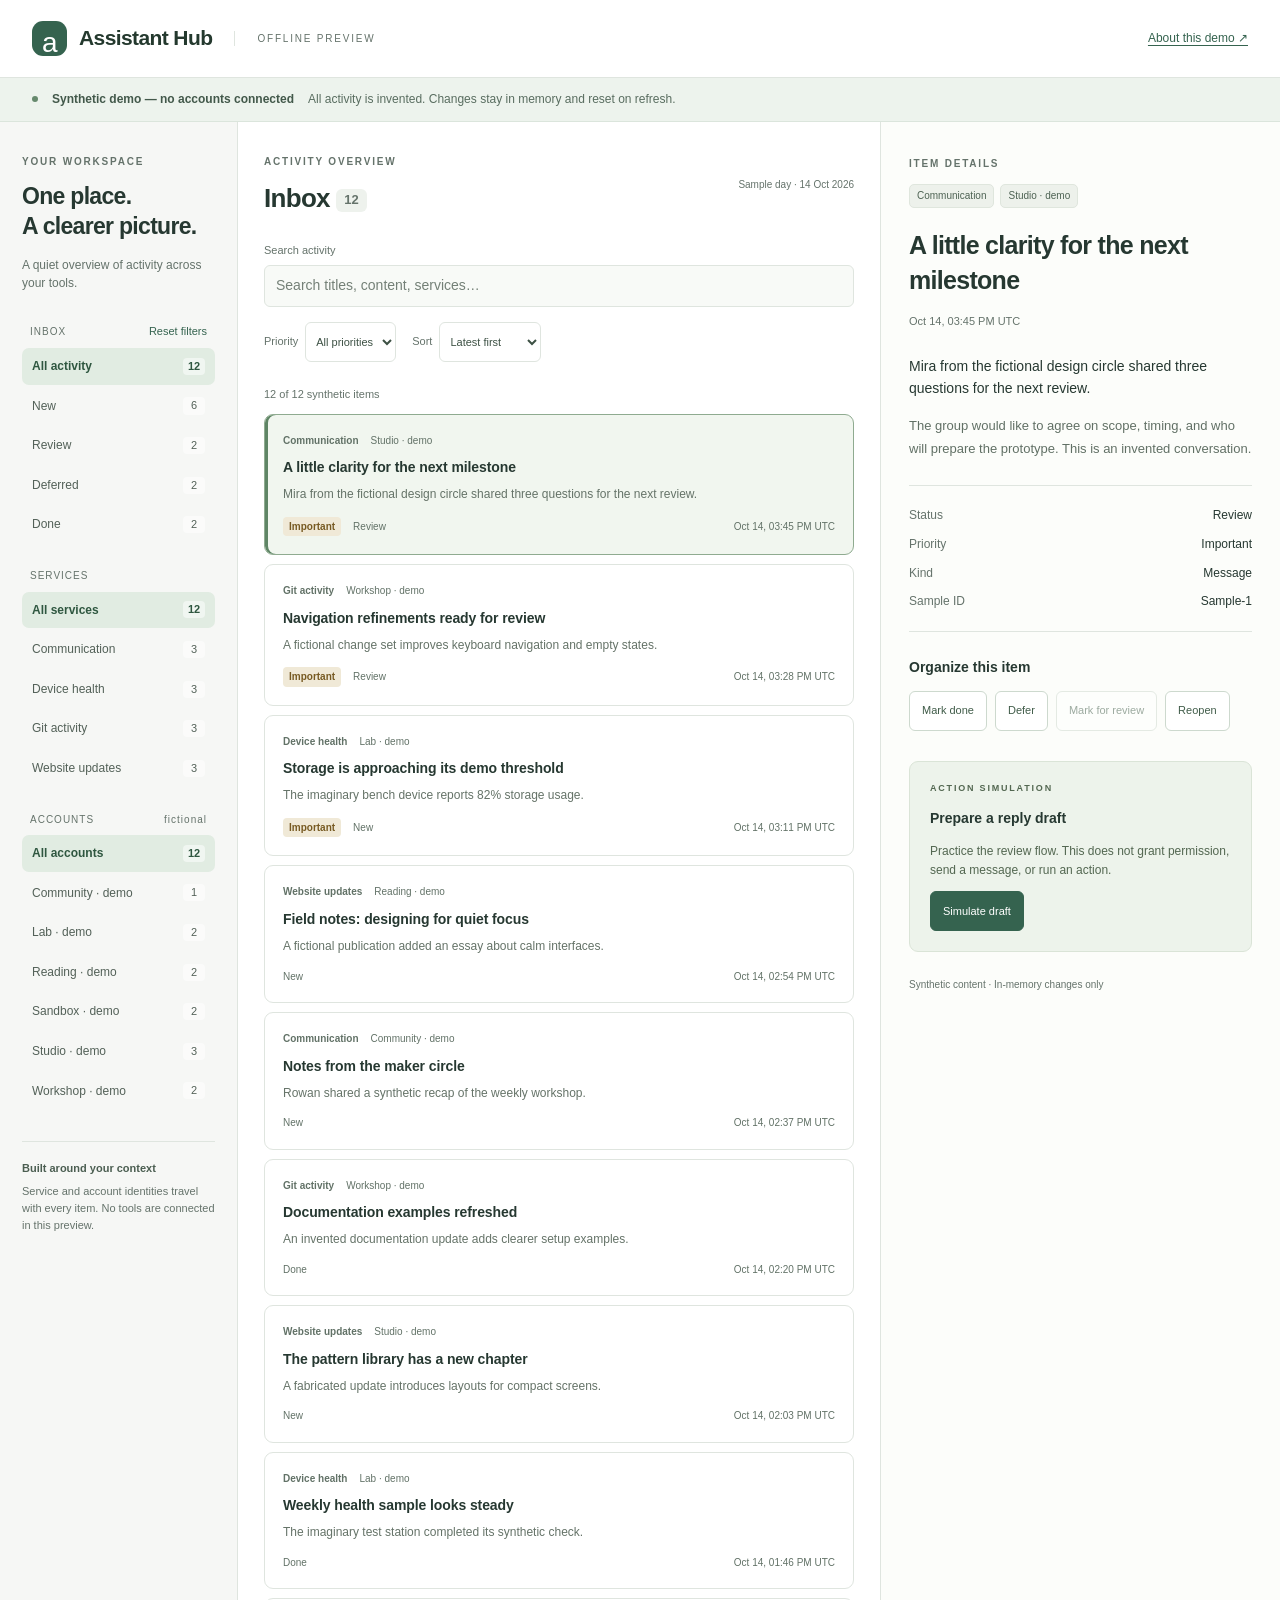
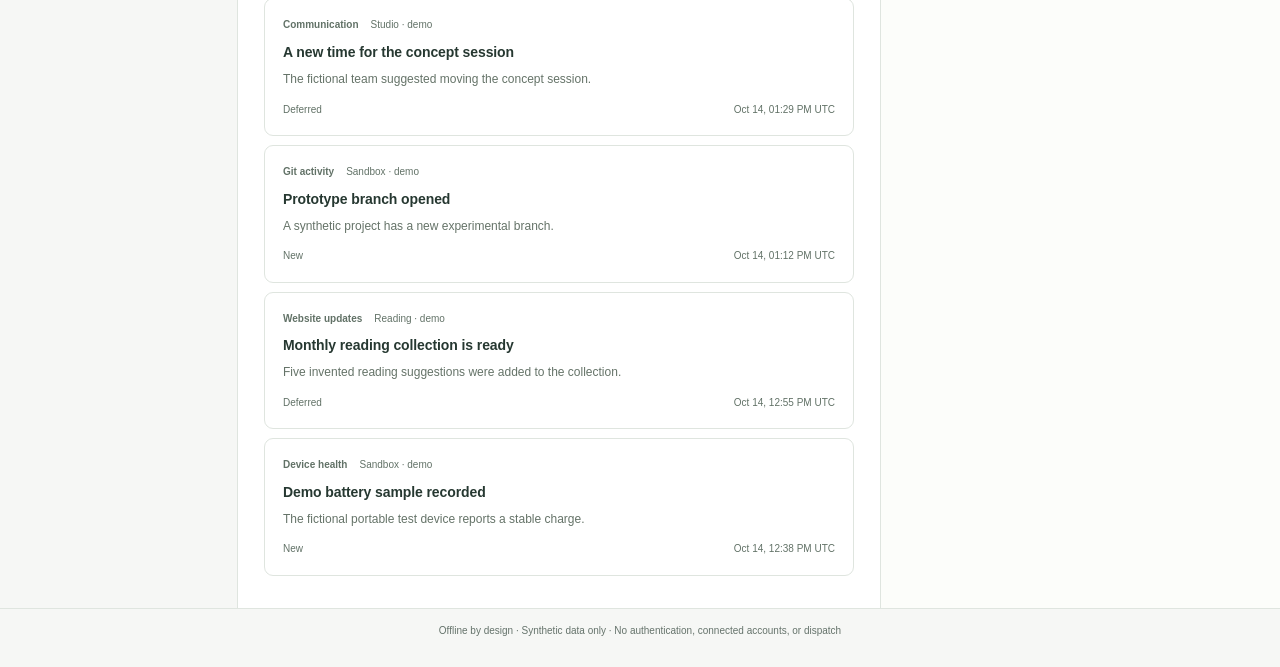
==== web/index.html @ ca2b712b "feat(ui): offline provider-neutral inbox preview (refs #20)" ====
<!doctype html>
<html lang="en">
<head>
  <meta charset="utf-8">
  <meta name="viewport" content="width=device-width, initial-scale=1">
  <meta http-equiv="Content-Security-Policy" content="default-src 'none'; script-src 'self'; style-src 'self'; connect-src 'none'; img-src 'none'; font-src 'none'; object-src 'none'; base-uri 'none'; form-action 'none'; worker-src 'none'">
  <title>Assistant Hub</title>
  <link rel="icon" href="data:,">
  <link rel="stylesheet" href="./styles.css">
  <script type="module" src="./app.mjs"></script>
</head>
<body>
  <a class="skip" href="#workspace">Skip to inbox</a>
  <header class="topbar"><a class="brand" href="./index.html"><span class="logo" aria-hidden="true">a</span>Assistant Hub</a><span class="preview-label">OFFLINE PREVIEW</span><a href="./README.md">About this demo ↗</a></header>
  <div class="banner"><span class="demo-dot" aria-hidden="true"></span><strong>Synthetic demo — no accounts connected</strong><span>All activity is invented. Changes stay in memory and reset on refresh.</span></div>
  <div class="shell">
    <aside class="sidebar" aria-label="Inbox navigation and filters">
      <button id="filters-toggle" class="filters-toggle" type="button" aria-expanded="false" aria-controls="sidebar-content">Sources and filters <span aria-hidden="true">▾</span></button>
      <div id="sidebar-content" class="sidebar-content">
      <p class="eyebrow">YOUR WORKSPACE</p><h1>One place.<br>A clearer picture.</h1><p class="muted intro">A quiet overview of activity across your tools.</p>
      <div class="section-label">INBOX <button id="reset" class="text-button" type="button">Reset filters</button></div>
      <div id="statuses" class="nav-group"></div>
      <div class="section-label">SERVICES</div><div id="sources" class="nav-group"></div>
      <div class="section-label">ACCOUNTS <span class="muted">fictional</span></div><div id="accounts" class="nav-group"></div>
      <div class="sidebar-note"><strong>Built around your context</strong><p>Service and account identities travel with every item. No tools are connected in this preview.</p></div>
      </div>
    </aside>
    <main id="workspace" class="inbox" tabindex="-1">
      <div class="inbox-heading"><div><p class="eyebrow">ACTIVITY OVERVIEW</p><h2>Inbox <span id="count" class="count"></span></h2></div><span class="muted">Sample day · 14 Oct 2026</span></div>
      <label class="search-label" for="search">Search activity</label><input id="search" type="search" placeholder="Search titles, content, services…" autocomplete="off">
      <div class="toolbar"><label>Priority <select id="priority"><option value="">All priorities</option><option value="important">Important</option><option value="normal">Normal</option></select></label><label>Sort <select id="sort"><option value="latest">Latest first</option><option value="important">Important first</option></select></label></div>
      <p id="results" class="muted result-label" role="status"></p><div id="items" class="items" aria-label="Activity items"></div>
    </main>
    <aside id="inspector" class="inspector" aria-label="Selected item details"></aside>
  </div>
  <footer>Offline by design · Synthetic data only · No authentication, connected accounts, or dispatch</footer>
  <p id="announcement" class="sr-only" role="status" aria-live="polite"></p>
  <noscript>This offline preview requires JavaScript modules. No accounts or private data are available.</noscript>
</body>
</html>
---- web/styles.css ----
:root { color-scheme: light; font-family: -apple-system, BlinkMacSystemFont, "Segoe UI", sans-serif; color: #263831; background: #f6f7f5; font-size: 14px; line-height: 1.55; --accent: #35634f; --muted: #65736b; --border: #dfe5df; }
* { box-sizing: border-box; }
body { margin: 0; }
button, input, select { font: inherit; }
button, a, input, select { -webkit-tap-highlight-color: transparent; }
button { cursor: pointer; }
a { color: var(--accent); text-underline-offset: 3px; }
button:focus-visible, a:focus-visible, input:focus-visible, select:focus-visible, [tabindex]:focus-visible { outline: 3px solid #558bce; outline-offset: 3px; }
.topbar { min-height: 78px; display: flex; align-items: center; gap: 22px; padding: 16px 32px; background: white; border-bottom: 1px solid var(--border); }
.brand { display: flex; align-items: center; gap: 12px; text-decoration: none; font-size: 21px; font-weight: 700; letter-spacing: -.6px; color: #24392e; }
.logo { display: grid; place-items: center; width: 35px; height: 35px; border-radius: 11px; background: var(--accent); color: white; font-size: 28px; font-weight: 500; }
.preview-label { font-size: 10px; letter-spacing: 1.8px; color: var(--muted); border-left: 1px solid var(--border); padding-left: 22px; }
.topbar > a:last-child { margin-left: auto; font-size: 12px; }
.banner { display: flex; flex-wrap: wrap; align-items: center; gap: 8px 14px; padding: 12px 32px; background: #edf3ed; border-bottom: 1px solid #dbe5dc; font-size: 12px; color: #42584a; }
.demo-dot { background: #66896d; width: 6px; height: 6px; border-radius: 50%; }
.banner > span:last-child { color: #596d60; }
.shell { display: grid; grid-template-columns: 238px minmax(330px, 1fr) minmax(320px, 400px); max-width: 1600px; margin: auto; min-height: calc(100vh - 163px); }
.sidebar { padding: 32px 22px; border-right: 1px solid var(--border); }
.eyebrow { font-size: 10px; font-weight: 650; letter-spacing: 1.8px; color: var(--muted); margin: 0 0 13px; }
h1 { font-size: 23px; line-height: 1.3; font-weight: 600; letter-spacing: -.7px; margin: 0 0 14px; }
h2 { font-size: 26px; letter-spacing: -.7px; line-height: 1.3; margin: 0; font-weight: 600; }
h3 { font-size: 14px; margin: 22px 0 12px; font-weight: 650; }
.muted { color: var(--muted); }.intro { font-size: 12px; margin-bottom: 30px; }
.section-label { display: flex; justify-content: space-between; align-items: center; font-size: 10px; letter-spacing: 1px; color: var(--muted); margin: 25px 8px 8px; }
.text-button { border: none; padding: 0; color: var(--accent); background: transparent; font-size: 11px; letter-spacing: 0; }
.nav-group { display: grid; gap: 3px; }
.nav-button { border: none; display: flex; align-items: center; justify-content: space-between; gap: 8px; background: transparent; border-radius: 7px; color: #536158; padding: 9px 10px; text-align: left; font-size: 12px; }
.nav-button:hover { background: #e9eee8; }.nav-button.active { background: #e1ece2; color: #2f5740; font-weight: 650; }
.nav-count { font-size: 11px; min-width: 22px; text-align: center; border-radius: 4px; background: #ffffff80; }
.sidebar-note { border-top: 1px solid var(--border); padding-top: 18px; margin-top: 32px; font-size: 11px; color: var(--muted); }.sidebar-note strong { color: #4b5e51; }.sidebar-note p { margin: 6px 0; }
.inbox { padding: 32px 26px; background: #fff; min-width: 0; }
.inbox-heading { display: flex; align-items: center; justify-content: space-between; gap: 12px; margin-bottom: 26px; }.inbox-heading > span { font-size: 10px; }
.count { vertical-align: middle; display: inline-block; background: #eef2ed; padding: 3px 8px; border-radius: 6px; font-size: 13px; letter-spacing: 0; color: var(--muted); }
.search-label { display: block; font-size: 11px; margin-bottom: 6px; color: var(--muted); }
input, select { border: 1px solid var(--border); color: #3d5144; border-radius: 6px; background: #fff; padding: 9px 11px; min-height: 40px; }
input { width: 100%; background: #f8faf7; }input::placeholder { color: #748077; }
.toolbar { display: flex; gap: 16px; flex-wrap: wrap; margin-top: 15px; }.toolbar label { font-size: 11px; color: var(--muted); display: flex; align-items: center; gap: 7px; }.toolbar select { font-size: 11px; padding: 6px; }
.result-label { font-size: 11px; margin: 24px 0 11px; }
.items { display: grid; gap: 9px; }
.item { display: block; width: 100%; text-align: left; padding: 18px; border: 1px solid var(--border); border-radius: 9px; background: #fff; color: inherit; }
.item:hover { background: #fafcf9; border-color: #a9bcac; }.item.selected { background: #f1f6ef; border-color: #8fab90; box-shadow: inset 3px 0 #5f8565; }
.item-meta, .item-bottom { display: flex; flex-wrap: wrap; gap: 7px 12px; font-size: 10px; color: #627267; }.item-meta { margin-bottom: 9px; }.item-meta > span:first-child { font-weight: 650; }
.item-title { display: block; font-weight: 650; font-size: 14px; letter-spacing: -.1px; line-height: 1.5; }.item-summary { display: block; font-size: 12px; color: #657368; margin: 7px 0 13px; }.item-bottom { align-items: center; }.item-bottom > span:last-child { margin-left: auto; }
.important { background: #f0e9d7; color: #775a22; border-radius: 4px; padding: 2px 6px; font-weight: 600; }
.inspector { padding: 34px 28px; border-left: 1px solid var(--border); background: #fcfdfa; min-width: 0; overflow-wrap: anywhere; }.inspector h2 { font-size: 25px; line-height: 1.4; margin: 20px 0 12px; }.inspector time { font-size: 11px; color: var(--muted); }
.badges { display: flex; gap: 6px; flex-wrap: wrap; }.badge { background: #edf1eb; border: 1px solid #dfe6dd; padding: 3px 7px; border-radius: 5px; font-size: 10px; color: #4d6253; }
.detail-summary { font-size: 14px; margin-top: 25px; }.body-copy { font-size: 13px; color: #617065; line-height: 1.8; }
.metadata { display: grid; grid-template-columns: 1fr 1fr; gap: 10px; border-block: 1px solid var(--border); padding: 20px 0; margin: 25px 0; font-size: 12px; }.metadata dt { color: var(--muted); }.metadata dd { margin: 0; text-align: right; text-transform: capitalize; }
.actions { display: flex; flex-wrap: wrap; gap: 8px; }.secondary, .primary { border-radius: 6px; padding: 9px 12px; font-size: 11px; min-height: 40px; }.secondary { background: white; border: 1px solid #cdd9ce; color: #405c49; }.primary { background: var(--accent); color: white; border: 1px solid var(--accent); }.primary:hover { background: #274c3b; }.secondary:hover { background: #edf3eb; }button:disabled { opacity: .5; cursor: default; }
.simulation { background: #edf3eb; border: 1px solid #dae4d7; padding: 20px; border-radius: 9px; margin-top: 30px; }.simulation h3 { margin-top: 0; }.simulation p { font-size: 12px; color: #536751; }.simulation .eyebrow { font-size: 9px; }.simulation .draft { background: #ffffff99; padding: 12px; border-radius: 5px; }.simulation-state { font-weight: 650; }.detail-foot { font-size: 10px; margin-top: 25px; }
footer { border-top: 1px solid var(--border); padding: 14px 32px; color: var(--muted); font-size: 10px; text-align: center; }
.sr-only, .skip { position: absolute; width: 1px; height: 1px; padding: 0; overflow: hidden; clip-path: inset(50%); white-space: nowrap; }.skip:focus { position: fixed; width: auto; height: auto; clip-path: none; padding: 12px; background: white; z-index: 10; }
@media (min-width: 1500px) { .shell { border-inline: 1px solid var(--border); } }
@media (max-width: 1100px) { .shell { grid-template-columns: 200px minmax(280px, 1fr) minmax(280px, 1fr); }.sidebar { padding: 26px 15px; }.inbox, .inspector { padding: 26px 18px; }.inbox-heading { align-items: start; flex-direction: column; } }
@media (max-width: 900px) { .shell { grid-template-columns: 190px minmax(0, 1fr); }.sidebar { grid-row: span 2; }.inspector { grid-column: 2; border-top: 1px solid var(--border); border-left: none; }.inbox { border-bottom: 0; }.inbox-heading { flex-direction: row; }.items { max-height: 520px; overflow-y: auto; padding: 4px; } }
@media (max-width: 600px) { .topbar { padding: 16px; gap: 10px; flex-wrap: wrap; }.brand { font-size: 19px; }.preview-label { display: none; }.banner { padding: 12px 16px; gap: 5px 8px; }.banner > span:last-child { flex-basis: 100%; }.shell { display: block; }.sidebar { padding: 22px 16px; border-right: none; border-bottom: 1px solid var(--border); }.sidebar h1 { font-size: 20px; }.sidebar h1 br { display: none; }.intro, .sidebar-note { display: none; }.section-label { margin-top: 16px; }.nav-group { display: flex; flex-wrap: wrap; gap: 5px; }.nav-button { border: 1px solid var(--border); font-size: 11px; min-height: 40px; }.inbox, .inspector { padding: 26px 16px; }.inbox-heading { flex-wrap: wrap; }.item { padding: 15px; }.items { max-height: 470px; }.inspector h2 { font-size: 24px; }footer { padding: 14px 16px; } }
@media (prefers-reduced-motion: reduce) { * { scroll-behavior: auto; } }

/* Mobile: show the actual inbox above the fold; expand filters on demand. */
.filters-toggle { display: none; }
@media (max-width: 600px) {
  .sidebar { padding: 12px 16px; }
  .filters-toggle { width: 100%; display: flex; align-items: center; justify-content: space-between; min-height: 43px; padding: 8px 12px; border: 1px solid var(--border); border-radius: 7px; background: #fff; color: var(--accent); font-weight: 600; text-align: left; }
  .sidebar:not(.expanded) .sidebar-content { display: none; }
  .sidebar.expanded .sidebar-content { padding-top: 16px; }
}
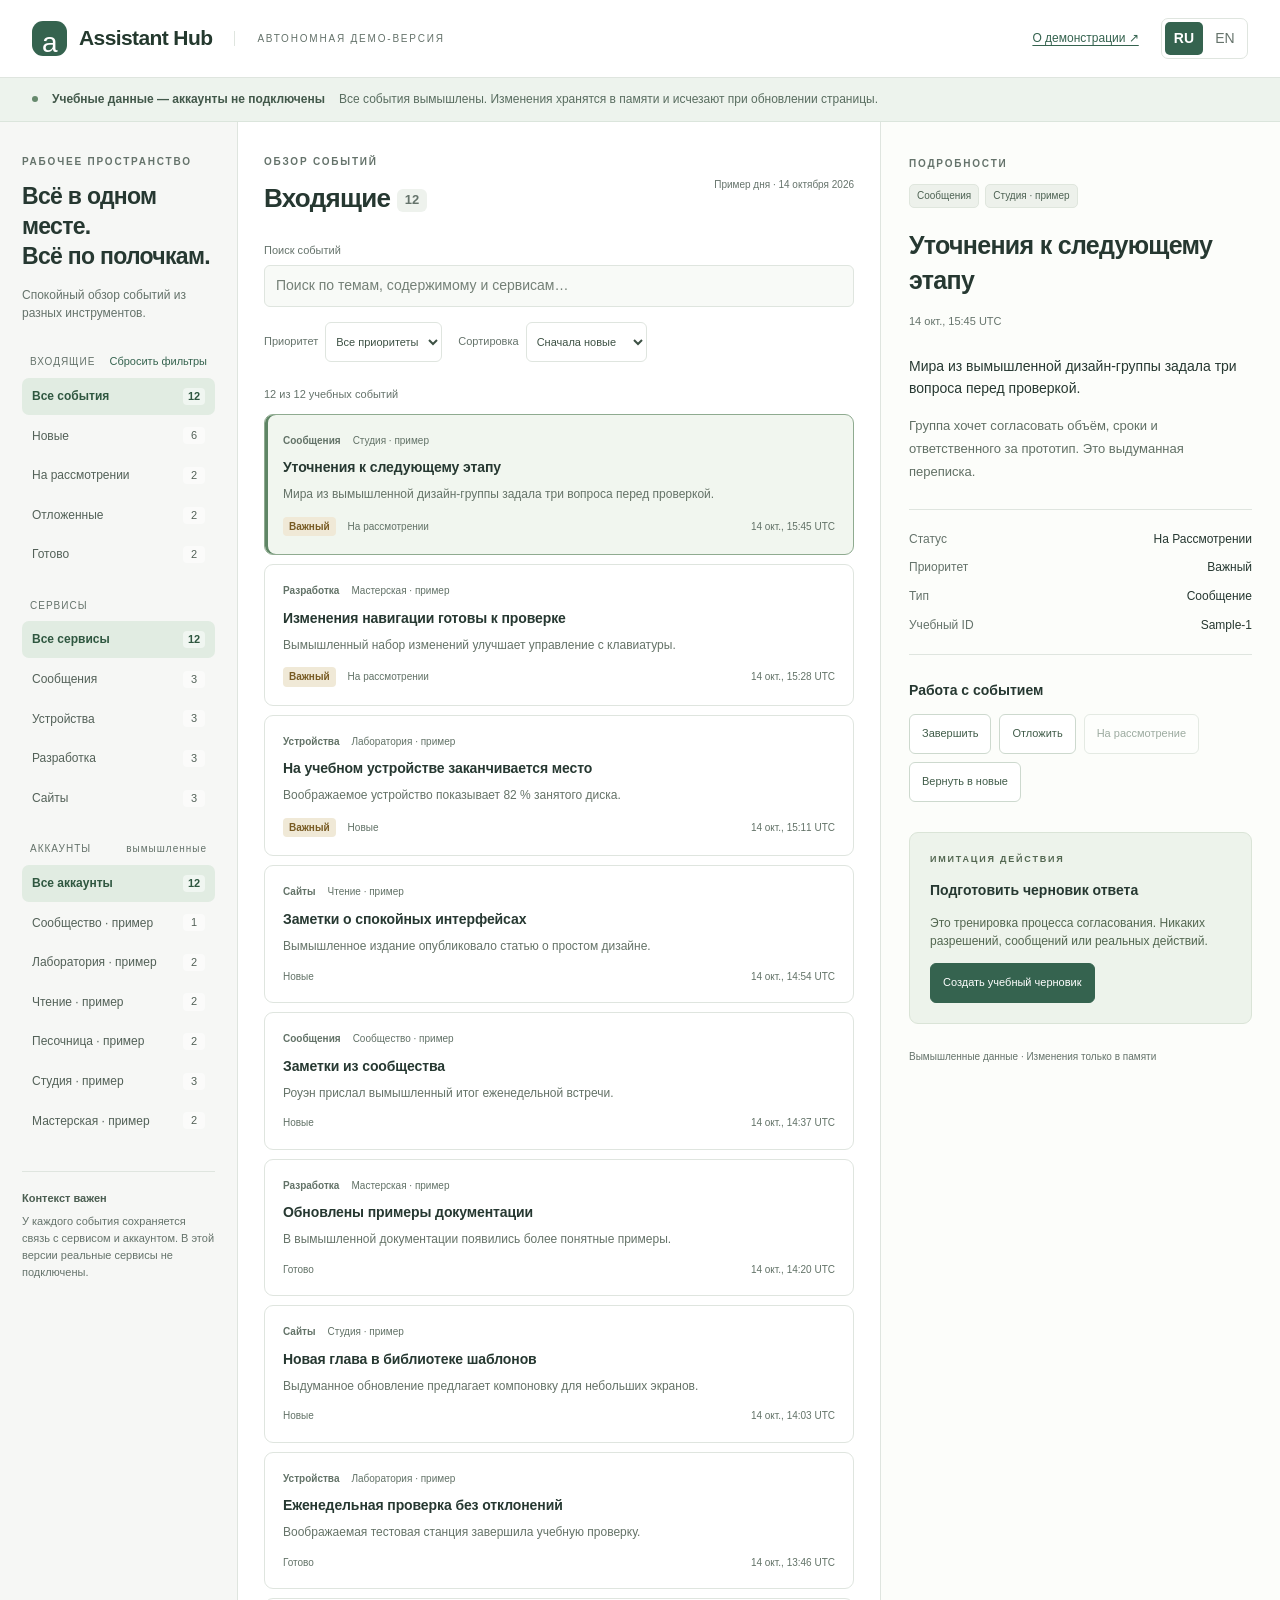
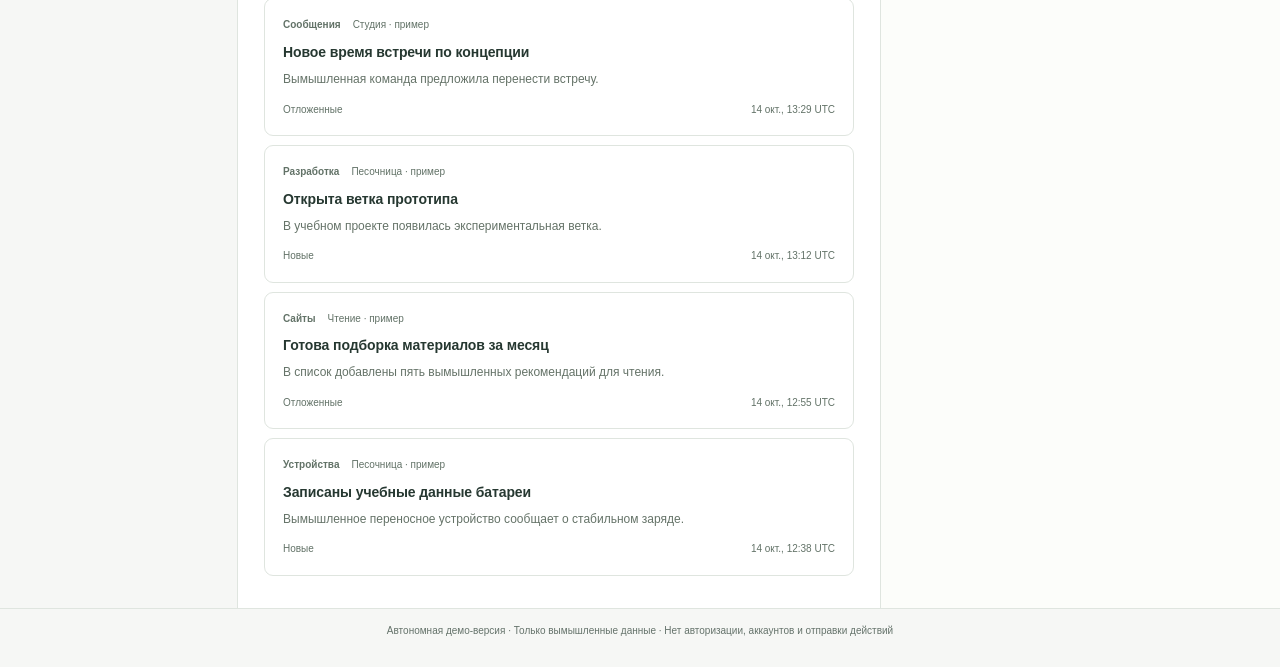
==== commit ea20e934: "feat(ui): add Russian and English synthetic preview (#24)" ====
--- a/web/index.html
+++ b/web/index.html
@@ -1,40 +1,48 @@
 <!doctype html>
-<html lang="en">
+<html lang="ru">
 <head>
   <meta charset="utf-8">
   <meta name="viewport" content="width=device-width, initial-scale=1">
   <meta http-equiv="Content-Security-Policy" content="default-src 'none'; script-src 'self'; style-src 'self'; connect-src 'none'; img-src 'none'; font-src 'none'; object-src 'none'; base-uri 'none'; form-action 'none'; worker-src 'none'">
-  <title>Assistant Hub</title>
+  <title>Assistant Hub · Демонстрация</title>
   <link rel="icon" href="data:,">
   <link rel="stylesheet" href="./styles.css">
   <script type="module" src="./app.mjs"></script>
 </head>
 <body>
-  <a class="skip" href="#workspace">Skip to inbox</a>
-  <header class="topbar"><a class="brand" href="./index.html"><span class="logo" aria-hidden="true">a</span>Assistant Hub</a><span class="preview-label">OFFLINE PREVIEW</span><a href="./README.md">About this demo ↗</a></header>
-  <div class="banner"><span class="demo-dot" aria-hidden="true"></span><strong>Synthetic demo — no accounts connected</strong><span>All activity is invented. Changes stay in memory and reset on refresh.</span></div>
+  <a class="skip" href="#workspace" data-i18n="skip">К списку событий</a>
+  <header class="topbar">
+    <a class="brand" href="./index.html"><span class="logo" aria-hidden="true">a</span>Assistant Hub</a>
+    <span class="preview-label" data-i18n="preview">АВТОНОМНАЯ ДЕМО-ВЕРСИЯ</span>
+    <a class="about-link" href="./README.md" data-i18n="about">О демонстрации ↗</a>
+    <div class="language-switch" role="group" aria-label="Язык интерфейса" data-i18n-aria="language">
+      <button id="locale-ru" type="button" lang="ru" aria-pressed="true">RU</button>
+      <button id="locale-en" type="button" lang="en" aria-pressed="false">EN</button>
+    </div>
+  </header>
+  <div class="banner"><span class="demo-dot" aria-hidden="true"></span><strong data-i18n="demo">Учебные данные — аккаунты не подключены</strong><span data-i18n="demoNotice">Все события вымышлены. Изменения хранятся в памяти и исчезают при обновлении страницы.</span></div>
   <div class="shell">
-    <aside class="sidebar" aria-label="Inbox navigation and filters">
-      <button id="filters-toggle" class="filters-toggle" type="button" aria-expanded="false" aria-controls="sidebar-content">Sources and filters <span aria-hidden="true">▾</span></button>
+    <aside class="sidebar" aria-label="Источники и фильтры" data-i18n-aria="filters">
+      <button id="filters-toggle" class="filters-toggle" type="button" aria-expanded="false" aria-controls="sidebar-content"><span data-i18n="filters">Источники и фильтры</span><span aria-hidden="true">▾</span></button>
       <div id="sidebar-content" class="sidebar-content">
-      <p class="eyebrow">YOUR WORKSPACE</p><h1>One place.<br>A clearer picture.</h1><p class="muted intro">A quiet overview of activity across your tools.</p>
-      <div class="section-label">INBOX <button id="reset" class="text-button" type="button">Reset filters</button></div>
+      <p class="eyebrow" data-i18n="workspace">РАБОЧЕЕ ПРОСТРАНСТВО</p><h1><span data-i18n="headline1">Всё в одном месте.</span><br><span data-i18n="headline2">Всё по полочкам.</span></h1><p class="muted intro" data-i18n="intro">Спокойный обзор событий из разных инструментов.</p>
+      <div class="section-label"><span data-i18n="inboxGroup">ВХОДЯЩИЕ</span> <button id="reset" class="text-button" type="button" data-i18n="reset">Сбросить фильтры</button></div>
       <div id="statuses" class="nav-group"></div>
-      <div class="section-label">SERVICES</div><div id="sources" class="nav-group"></div>
-      <div class="section-label">ACCOUNTS <span class="muted">fictional</span></div><div id="accounts" class="nav-group"></div>
-      <div class="sidebar-note"><strong>Built around your context</strong><p>Service and account identities travel with every item. No tools are connected in this preview.</p></div>
+      <div class="section-label" data-i18n="servicesGroup">СЕРВИСЫ</div><div id="sources" class="nav-group"></div>
+      <div class="section-label"><span data-i18n="accountsGroup">АККАУНТЫ</span> <span class="muted" data-i18n="fictional">вымышленные</span></div><div id="accounts" class="nav-group"></div>
+      <div class="sidebar-note"><strong data-i18n="sidebarNote">Контекст важен</strong><p data-i18n="sidebarNoteText">У каждого события сохраняется связь с сервисом и аккаунтом. В этой версии реальные сервисы не подключены.</p></div>
       </div>
     </aside>
     <main id="workspace" class="inbox" tabindex="-1">
-      <div class="inbox-heading"><div><p class="eyebrow">ACTIVITY OVERVIEW</p><h2>Inbox <span id="count" class="count"></span></h2></div><span class="muted">Sample day · 14 Oct 2026</span></div>
-      <label class="search-label" for="search">Search activity</label><input id="search" type="search" placeholder="Search titles, content, services…" autocomplete="off">
-      <div class="toolbar"><label>Priority <select id="priority"><option value="">All priorities</option><option value="important">Important</option><option value="normal">Normal</option></select></label><label>Sort <select id="sort"><option value="latest">Latest first</option><option value="important">Important first</option></select></label></div>
-      <p id="results" class="muted result-label" role="status"></p><div id="items" class="items" aria-label="Activity items"></div>
+      <div class="inbox-heading"><div><p class="eyebrow" data-i18n="overview">ОБЗОР СОБЫТИЙ</p><h2><span data-i18n="inbox">Входящие</span> <span id="count" class="count"></span></h2></div><span class="muted" data-i18n="sampleDate">Пример дня · 14 октября 2026</span></div>
+      <label class="search-label" for="search" data-i18n="search">Поиск событий</label><input id="search" type="search" placeholder="Поиск по темам, содержимому и сервисам…" data-i18n-placeholder="searchPlaceholder" autocomplete="off">
+      <div class="toolbar"><label><span data-i18n="priority">Приоритет</span> <select id="priority"><option value="" data-i18n="allPriorities">Все приоритеты</option><option value="important" data-i18n="important">Важный</option><option value="normal" data-i18n="normal">Обычный</option></select></label><label><span data-i18n="sort">Сортировка</span> <select id="sort"><option value="latest" data-i18n="latest">Сначала новые</option><option value="important" data-i18n="importantFirst">Сначала важные</option></select></label></div>
+      <p id="results" class="muted result-label" role="status"></p><div id="items" class="items" aria-label="Список событий" data-i18n-aria="activityItems"></div>
     </main>
-    <aside id="inspector" class="inspector" aria-label="Selected item details"></aside>
+    <aside id="inspector" class="inspector" aria-label="Подробности выбранного события" data-i18n-aria="detailsLabel"></aside>
   </div>
-  <footer>Offline by design · Synthetic data only · No authentication, connected accounts, or dispatch</footer>
+  <footer data-i18n="footer">Автономная демо-версия · Только вымышленные данные · Нет авторизации, аккаунтов и отправки действий</footer>
   <p id="announcement" class="sr-only" role="status" aria-live="polite"></p>
-  <noscript>This offline preview requires JavaScript modules. No accounts or private data are available.</noscript>
+  <noscript>Для этой демо-версии нужен JavaScript. Реальные аккаунты и личные данные недоступны.</noscript>
 </body>
 </html>
--- a/web/styles.css
+++ b/web/styles.css
@@ -10,7 +10,10 @@
 .brand { display: flex; align-items: center; gap: 12px; text-decoration: none; font-size: 21px; font-weight: 700; letter-spacing: -.6px; color: #24392e; }
 .logo { display: grid; place-items: center; width: 35px; height: 35px; border-radius: 11px; background: var(--accent); color: white; font-size: 28px; font-weight: 500; }
 .preview-label { font-size: 10px; letter-spacing: 1.8px; color: var(--muted); border-left: 1px solid var(--border); padding-left: 22px; }
-.topbar > a:last-child { margin-left: auto; font-size: 12px; }
+.topbar .about-link { margin-left: auto; font-size: 12px; }
+.language-switch { display: flex; gap: 3px; flex: none; padding: 3px; border: 1px solid var(--border); border-radius: 7px; }
+.language-switch button { border: 0; border-radius: 5px; padding: 6px 9px; background: transparent; color: var(--muted); min-width: 38px; }
+.language-switch button[aria-pressed="true"] { background: var(--accent); color: white; font-weight: 700; }
 .banner { display: flex; flex-wrap: wrap; align-items: center; gap: 8px 14px; padding: 12px 32px; background: #edf3ed; border-bottom: 1px solid #dbe5dc; font-size: 12px; color: #42584a; }
 .demo-dot { background: #66896d; width: 6px; height: 6px; border-radius: 50%; }
 .banner > span:last-child { color: #596d60; }
@@ -53,7 +56,7 @@
 @media (min-width: 1500px) { .shell { border-inline: 1px solid var(--border); } }
 @media (max-width: 1100px) { .shell { grid-template-columns: 200px minmax(280px, 1fr) minmax(280px, 1fr); }.sidebar { padding: 26px 15px; }.inbox, .inspector { padding: 26px 18px; }.inbox-heading { align-items: start; flex-direction: column; } }
 @media (max-width: 900px) { .shell { grid-template-columns: 190px minmax(0, 1fr); }.sidebar { grid-row: span 2; }.inspector { grid-column: 2; border-top: 1px solid var(--border); border-left: none; }.inbox { border-bottom: 0; }.inbox-heading { flex-direction: row; }.items { max-height: 520px; overflow-y: auto; padding: 4px; } }
-@media (max-width: 600px) { .topbar { padding: 16px; gap: 10px; flex-wrap: wrap; }.brand { font-size: 19px; }.preview-label { display: none; }.banner { padding: 12px 16px; gap: 5px 8px; }.banner > span:last-child { flex-basis: 100%; }.shell { display: block; }.sidebar { padding: 22px 16px; border-right: none; border-bottom: 1px solid var(--border); }.sidebar h1 { font-size: 20px; }.sidebar h1 br { display: none; }.intro, .sidebar-note { display: none; }.section-label { margin-top: 16px; }.nav-group { display: flex; flex-wrap: wrap; gap: 5px; }.nav-button { border: 1px solid var(--border); font-size: 11px; min-height: 40px; }.inbox, .inspector { padding: 26px 16px; }.inbox-heading { flex-wrap: wrap; }.item { padding: 15px; }.items { max-height: 470px; }.inspector h2 { font-size: 24px; }footer { padding: 14px 16px; } }
+@media (max-width: 600px) { .topbar { padding: 16px; gap: 10px; flex-wrap: wrap; } .topbar .about-link { margin-left: 0; } .language-switch { margin-left: auto; }.brand { font-size: 19px; }.preview-label { display: none; }.banner { padding: 12px 16px; gap: 5px 8px; }.banner > span:last-child { flex-basis: 100%; }.shell { display: block; }.sidebar { padding: 22px 16px; border-right: none; border-bottom: 1px solid var(--border); }.sidebar h1 { font-size: 20px; }.sidebar h1 br { display: none; }.intro, .sidebar-note { display: none; }.section-label { margin-top: 16px; }.nav-group { display: flex; flex-wrap: wrap; gap: 5px; }.nav-button { border: 1px solid var(--border); font-size: 11px; min-height: 40px; }.inbox, .inspector { padding: 26px 16px; }.inbox-heading { flex-wrap: wrap; }.item { padding: 15px; }.items { max-height: 470px; }.inspector h2 { font-size: 24px; }footer { padding: 14px 16px; } }
 @media (prefers-reduced-motion: reduce) { * { scroll-behavior: auto; } }
 
 /* Mobile: show the actual inbox above the fold; expand filters on demand. */
